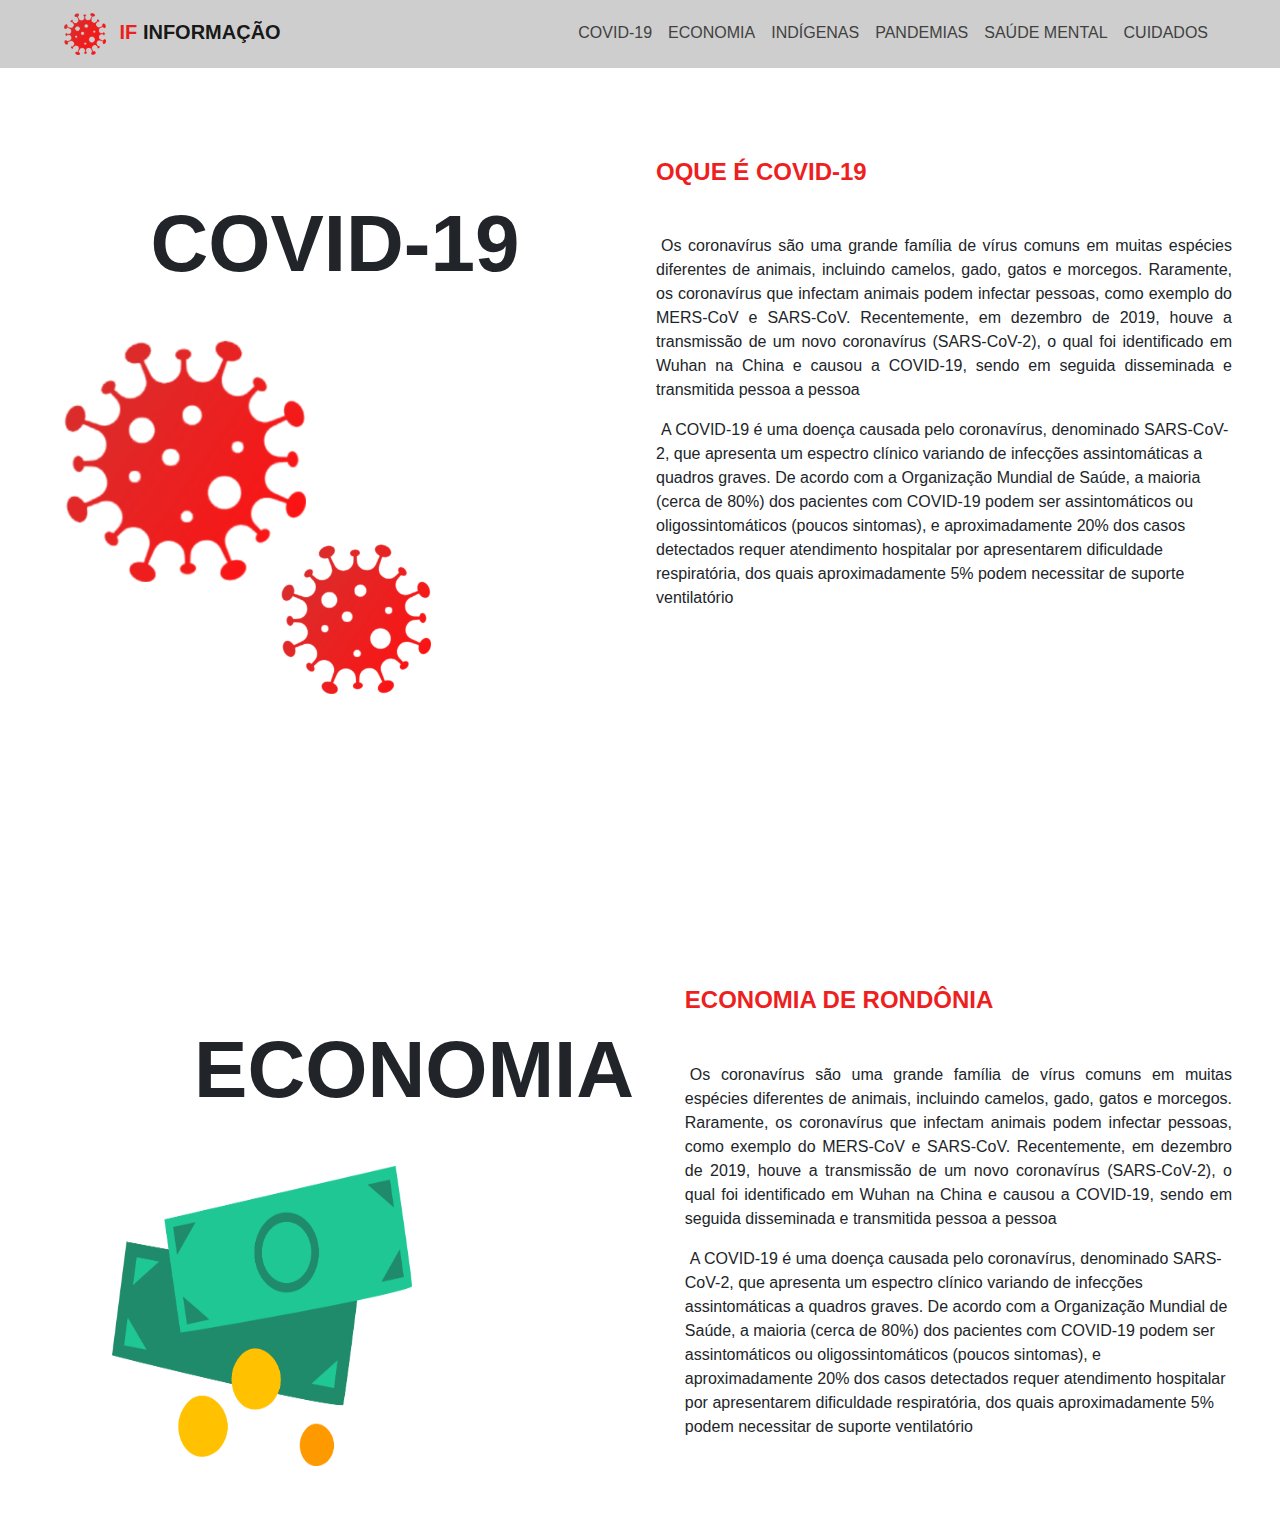
==== index.html @ c014a7be "Update" ====
<!DOCTYPE html>
<html lang="pt-br">
    <head>
        <title>COVID-19</title>
        <meta charset="UTF-8" />
        <meta name="viewport" content="width=device-width, initial-scale=1.0" />
        <link rel="stylesheet" href="css/bootstrap.min.css" />
        <link rel="stylesheet" href="css/style.css" />
        <script src="https://code.jquery.com/jquery-3.5.1.slim.min.js" integrity="sha384-DfXdz2htPH0lsSSs5nCTpuj/zy4C+OGpamoFVy38MVBnE+IbbVYUew+OrCXaRkfj" crossorigin="anonymous"></script>
        <script src="https://cdn.jsdelivr.net/npm/popper.js@1.16.1/dist/umd/popper.min.js" integrity="sha384-9/reFTGAW83EW2RDu2S0VKaIzap3H66lZH81PoYlFhbGU+6BZp6G7niu735Sk7lN" crossorigin="anonymous"></script>
        <script src="js/bootstrap.min.js"></script>
        <script src="https://cdnjs.cloudflare.com/ajax/libs/jquery/3.5.1/jquery.min.js" integrity="sha512-bLT0Qm9VnAYZDflyKcBaQ2gg0hSYNQrJ8RilYldYQ1FxQYoCLtUjuuRuZo+fjqhx/qtq/1itJ0C2ejDxltZVFg==" crossorigin="anonymous"></script>
    </head>
    <body>
        <!-- BARRA DE NAVEGAÇÃO -->
        <nav class="navbar navbar-expand-lg navbar-light" style="background-color: #CECECE;">
            <a class="navbar-brand font-weight-bold text-justify ml-5" href="#">
                <img src="images/covid-logo.png" width="42" height="42" class="d-inline-block align-center" alt="" loading="lazy">
                <span class="ml-2" style="color: #ED1F1F;">IF</span> INFORMAÇÃO
              </a>
            <button class="navbar-toggler" type="button" data-toggle="collapse" data-target="#navbarNav" aria-controls="navbarNav" aria-expanded="false" aria-label="Toggle navigation">
                <span class="navbar-toggler-icon"></span>
            </button> 
            <div class=" collapse navbar-collapse ml-auto mr-5 "  id="navbarNav">
                <ul class="navbar-nav ml-auto">
                    <li class="nav-item cool-link ">
                        <a class="nav-link" style="color: #414141;" href="#">COVID-19</a>
                    </li>
                    <li class="nav-item cool-link cool-link-static">
                        <a class="nav-link " style="color: #414141;" href="#">ECONOMIA</a>
                    </li>
                    <li class="nav-item cool-link">
                        <a class="nav-link" style="color: #414141;" href="#">INDÍGENAS</a>
                    </li>
                    <li class="nav-item cool-link">
                        <a class="nav-link" style="color: #414141;" href="#">PANDEMIAS</a>
                    </li>
                    <li class="nav-item cool-link">
                        <a class="nav-link" style="color: #414141;" href="#">SAÚDE MENTAL</a>
                    </li>
                    <li class="nav-item cool-link">
                        <a class="nav-link" style="color: #414141;" href="#">CUIDADOS</a>
                    </li>
                </ul>
            </div>
        </nav>
        <!--CORPO-->
        <div class="corpo">
            <div class="esq float-left" style=" margin-left: 5%; width: 45%;
            height: 500px; margin-top: 10%;">
                <h2 class="font-weight-bold mb-5" style="margin-left: 15%; font-size: 5em;">COVID-19</h2>
                <img src="images/body/covid-19.png" alt="">
            </div>

            <div class="dir float-right mr-5" style=" width: 45%;
            height: auto; margin-top: 7%;">
                <h2 class="font-weight-bold mb-5" style=" font-size: 1.5em; color: #ED1F1F;">OQUE É COVID-19</h2>
                <p class="text-justify text-break">    
                    Os coronavírus são uma grande família de vírus comuns em muitas espécies diferentes de animais, incluindo camelos, gado, gatos e morcegos. Raramente, os coronavírus que infectam animais podem infectar pessoas, como exemplo do MERS-CoV e SARS-CoV. Recentemente, em dezembro de 2019, houve a transmissão de um novo coronavírus (SARS-CoV-2), o qual foi identificado em Wuhan na China e causou a COVID-19, sendo em seguida disseminada e transmitida pessoa a pessoa</p>
                <p class="text-ident">A COVID-19 é uma doença causada pelo coronavírus, denominado SARS-CoV-2, que apresenta um espectro clínico variando de infecções assintomáticas a quadros graves. De acordo com a Organização Mundial de Saúde, a maioria (cerca de 80%) dos pacientes com COVID-19 podem ser assintomáticos ou oligossintomáticos (poucos sintomas), e aproximadamente 20% dos casos detectados requer atendimento hospitalar por apresentarem dificuldade respiratória, dos quais aproximadamente 5% podem necessitar de suporte ventilatório</p>
            </div>
            
        </div>
        <div class="corpo float-left" style="margin-left: 5%; margin-top: 16%;">
            <div class="esq float-left ml-5" style=" width: 45%;
            height: 500px; margin-top: 10%;">
                <h2 class="font-weight-bold mb-5" style="margin-left: 15%; font-size: 5em;">ECONOMIA</h2>
                <img src="images/body/dinheiro.png" style="width: 300px; height: 300px;" alt="">
            </div>

            <div class="dir float-right mr-5" style=" width: 45%;
            height: auto; margin-top: 7%;">
                <h2 class="font-weight-bold mb-5" style=" font-size: 1.5em; color: #ED1F1F;">ECONOMIA DE RONDÔNIA</h2>
                <p class="text-justify text-break">    
                    Os coronavírus são uma grande família de vírus comuns em muitas espécies diferentes de animais, incluindo camelos, gado, gatos e morcegos. Raramente, os coronavírus que infectam animais podem infectar pessoas, como exemplo do MERS-CoV e SARS-CoV. Recentemente, em dezembro de 2019, houve a transmissão de um novo coronavírus (SARS-CoV-2), o qual foi identificado em Wuhan na China e causou a COVID-19, sendo em seguida disseminada e transmitida pessoa a pessoa</p>
                <p class="text-ident">A COVID-19 é uma doença causada pelo coronavírus, denominado SARS-CoV-2, que apresenta um espectro clínico variando de infecções assintomáticas a quadros graves. De acordo com a Organização Mundial de Saúde, a maioria (cerca de 80%) dos pacientes com COVID-19 podem ser assintomáticos ou oligossintomáticos (poucos sintomas), e aproximadamente 20% dos casos detectados requer atendimento hospitalar por apresentarem dificuldade respiratória, dos quais aproximadamente 5% podem necessitar de suporte ventilatório</p>
            </div>
            
        </div>

































    </body>
</html>
---- css/style.css ----
.cool-link::after {
    content: '';
    display: block;
    width: 0;
    height: 2px;
    background: rgb(255, 6, 6);
    transition: width .3s;
}

.cool-link:hover::after {
    width: 100%;
    transition: width .3s;
}

p{
    text-indent: 5px;
  }
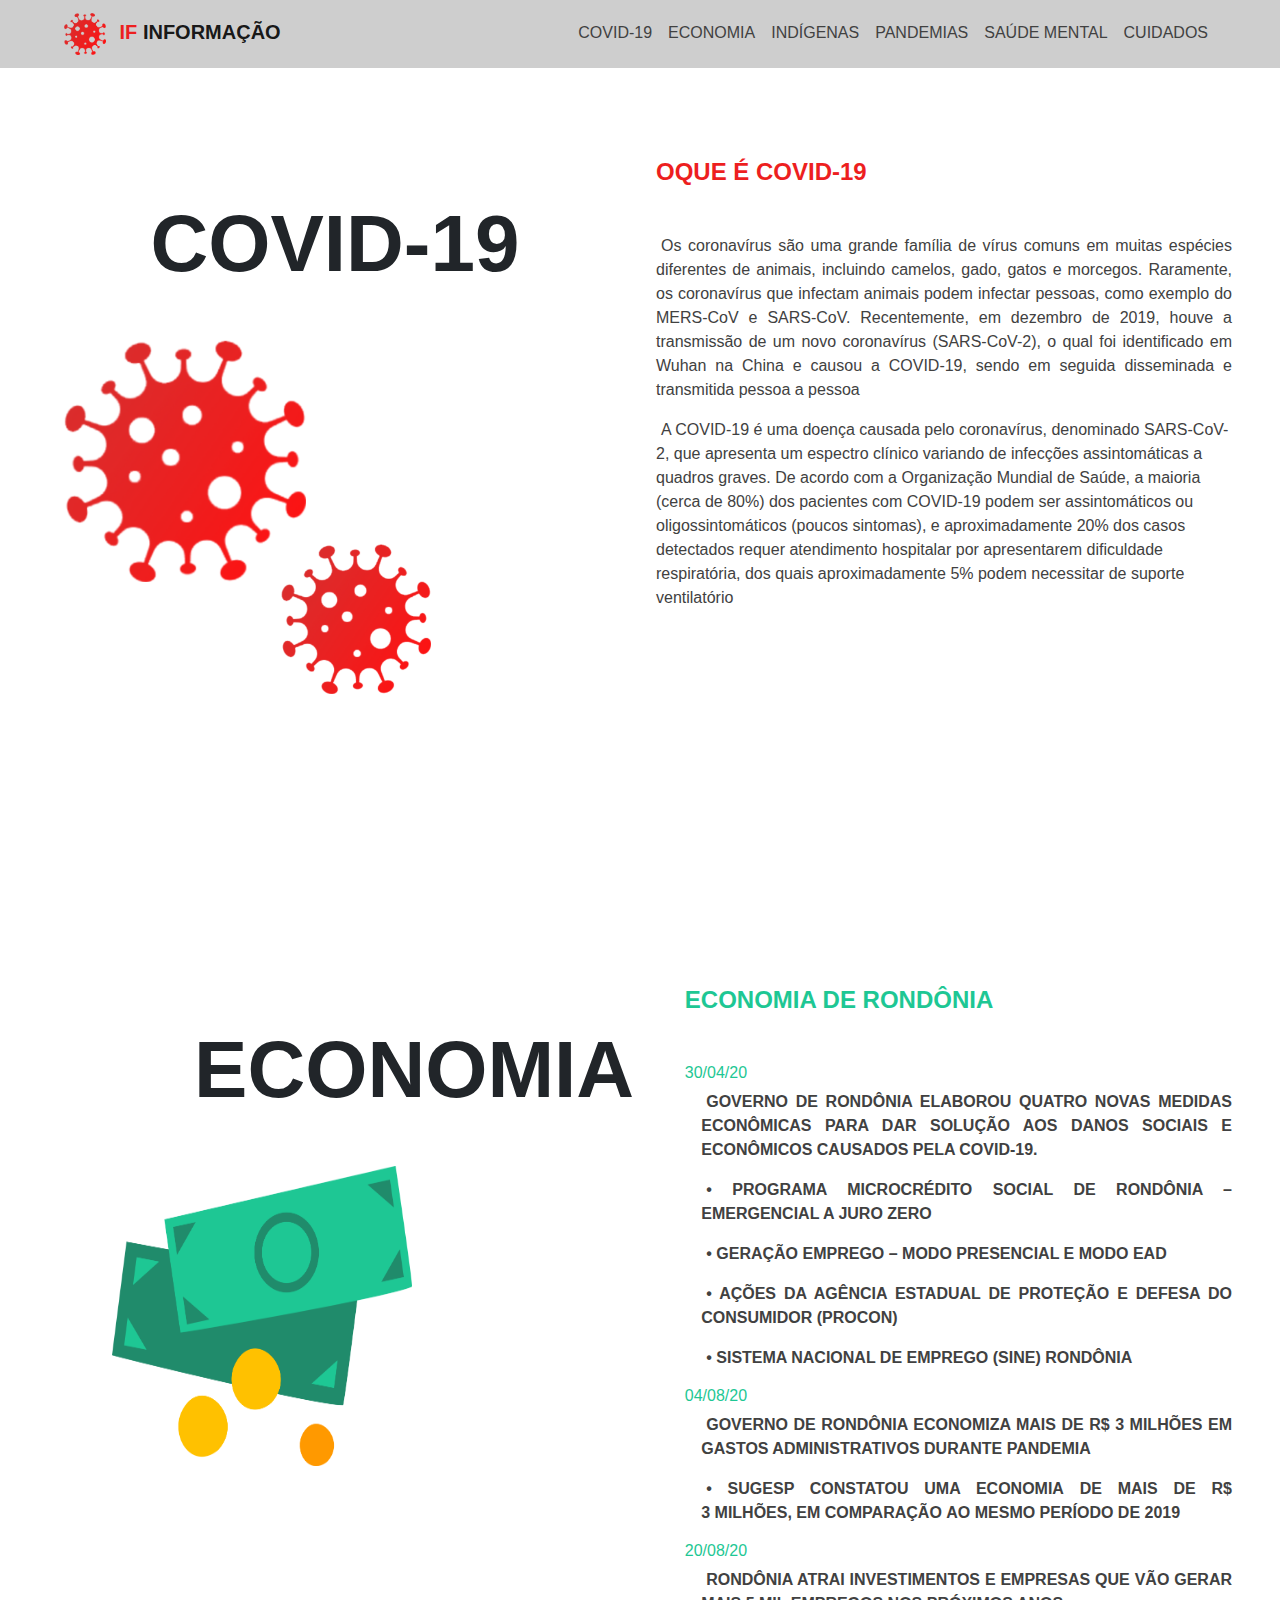
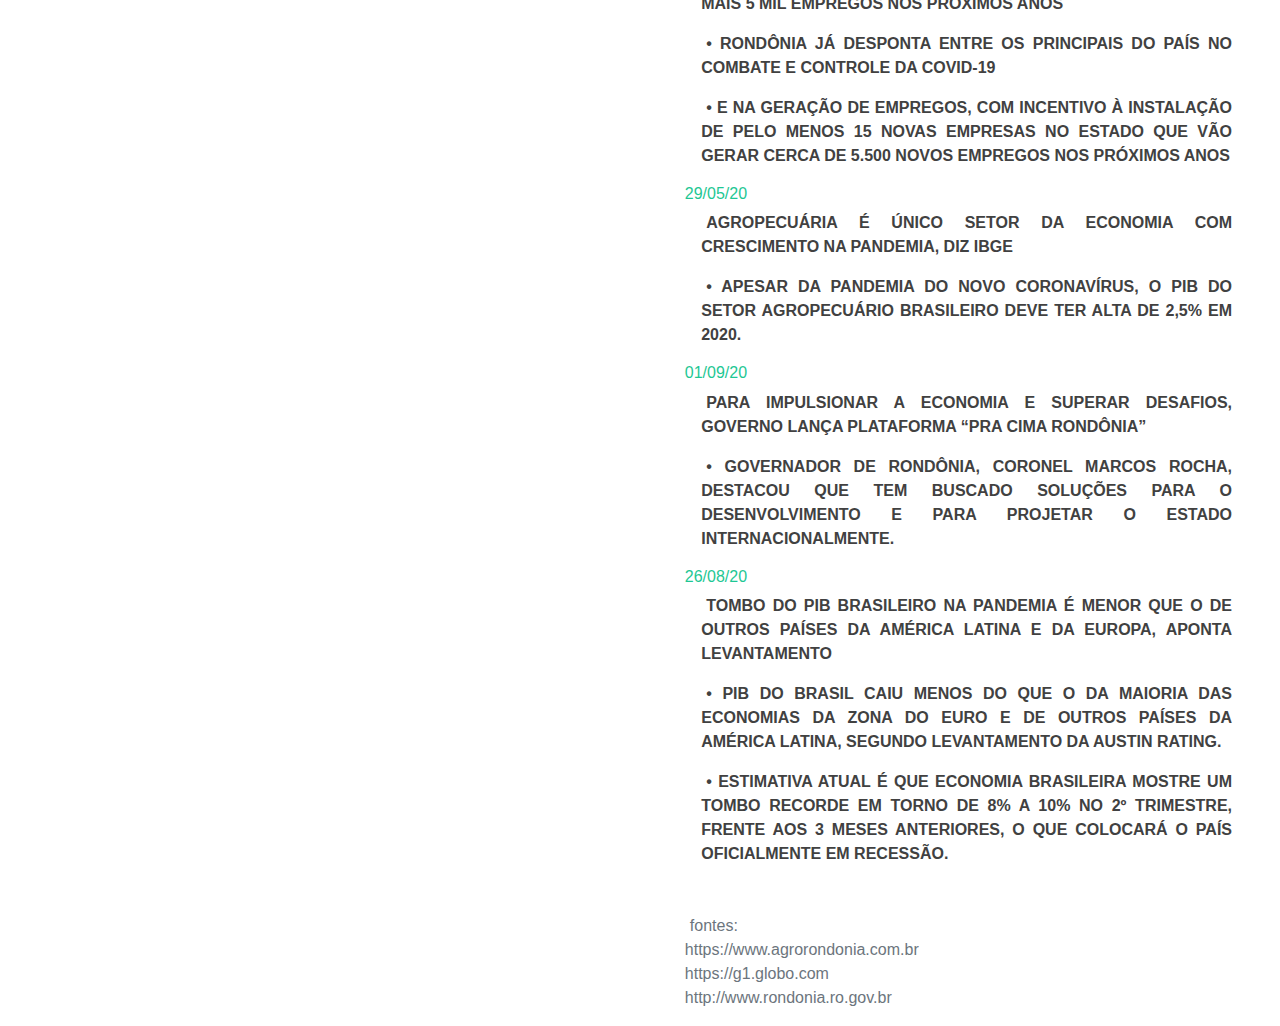
==== commit 50c3d82d: "Update" ====
--- a/index.html
+++ b/index.html
@@ -70,10 +70,77 @@
 
             <div class="dir float-right mr-5" style=" width: 45%;
             height: auto; margin-top: 7%;">
-                <h2 class="font-weight-bold mb-5" style=" font-size: 1.5em; color: #ED1F1F;">ECONOMIA DE RONDÔNIA</h2>
-                <p class="text-justify text-break">    
-                    Os coronavírus são uma grande família de vírus comuns em muitas espécies diferentes de animais, incluindo camelos, gado, gatos e morcegos. Raramente, os coronavírus que infectam animais podem infectar pessoas, como exemplo do MERS-CoV e SARS-CoV. Recentemente, em dezembro de 2019, houve a transmissão de um novo coronavírus (SARS-CoV-2), o qual foi identificado em Wuhan na China e causou a COVID-19, sendo em seguida disseminada e transmitida pessoa a pessoa</p>
-                <p class="text-ident">A COVID-19 é uma doença causada pelo coronavírus, denominado SARS-CoV-2, que apresenta um espectro clínico variando de infecções assintomáticas a quadros graves. De acordo com a Organização Mundial de Saúde, a maioria (cerca de 80%) dos pacientes com COVID-19 podem ser assintomáticos ou oligossintomáticos (poucos sintomas), e aproximadamente 20% dos casos detectados requer atendimento hospitalar por apresentarem dificuldade respiratória, dos quais aproximadamente 5% podem necessitar de suporte ventilatório</p>
+                <h2 class="font-weight-bold mb-5" style=" font-size: 1.5em; color: #1EC794;">ECONOMIA DE RONDÔNIA</h2>
+                <h3 style="font-size: medium; color: #1EC794;">30/04/20</h3>
+                <p class="text-uppercase font-weight-bold spacep text-justify ">
+                    Governo de Rondônia elaborou quatro novas medidas econômicas para dar solução aos danos sociais e econômicos causados pela Covid-19.
+                </p>
+                <p class="text-uppercase font-weight-bold spacep text-justify ">
+                    •  Programa Microcrédito Social de Rondônia – emergencial a juro zero
+                </p>
+                <p class="text-uppercase font-weight-bold spacep text-justify ">
+                    •  Geração Emprego – modo presencial e modo EAD
+                </p>
+                <p class="text-uppercase font-weight-bold spacep text-justify ">
+                    • Ações da Agência Estadual de Proteção e Defesa do Consumidor (Procon)
+                </p>
+                <p class="text-uppercase font-weight-bold spacep text-justify ">
+                    •  Sistema Nacional de Emprego (Sine) Rondônia
+                </p>
+                <!--....-->
+                <h3 style="font-size: medium; color: #1EC794;">04/08/20</h3>
+                <p class="text-uppercase font-weight-bold spacep text-justify ">
+                    Governo de Rondônia economiza mais de R$ 3 milhões em gastos administrativos durante pandemia
+
+                </p>
+                <p class="text-uppercase font-weight-bold spacep text-justify ">
+                    •  Sugesp constatou uma economia de mais de R$ 3 milhões, em comparação ao mesmo período de 2019
+                </p>
+                <!--....-->
+                <h3 style="font-size: medium; color: #1EC794;">20/08/20</h3>
+                <p class="text-uppercase font-weight-bold spacep text-justify ">
+                    Rondônia atrai investimentos e empresas que vão gerar mais 5 mil empregos nos próximos anos
+
+                </p>
+                <p class="text-uppercase font-weight-bold spacep text-justify ">
+                    • Rondônia já desponta entre os principais do País no combate e controle da Covid-19
+                </p>
+                <p class="text-uppercase font-weight-bold spacep text-justify ">
+                    • E na geração de empregos, com incentivo à instalação de pelo menos 15 novas empresas no Estado que vão gerar cerca de 5.500 novos empregos nos próximos anos
+                </p>
+                <!--....-->
+                <h3 style="font-size: medium; color: #1EC794;">29/05/20</h3>
+                <p class="text-uppercase font-weight-bold spacep text-justify ">
+                    AGROPECUÁRIA É ÚNICO SETOR DA ECONOMIA COM CRESCIMENTO NA PANDEMIA, DIZ IBGE
+
+                </p>
+                <p class="text-uppercase font-weight-bold spacep text-justify ">
+                    • Apesar da pandemia do novo coronavírus, o PIB do setor agropecuário brasileiro deve ter alta de 2,5% em 2020. 
+                </p>
+                <!--....-->
+                <h3 style="font-size: medium; color: #1EC794;">01/09/20</h3>
+                <p class="text-uppercase font-weight-bold spacep text-justify ">
+                    Para impulsionar a economia e superar desafios, Governo lança plataforma “Pra Cima Rondônia”
+
+                </p>
+                <p class="text-uppercase font-weight-bold spacep text-justify ">
+                    • Governador de Rondônia, coronel Marcos Rocha, destacou que tem buscado soluções para o desenvolvimento e para projetar o Estado internacionalmente.
+                </p>
+                <!--....-->
+                <h3 style="font-size: medium; color: #1EC794;">26/08/20</h3>
+                <p class="text-uppercase font-weight-bold spacep text-justify ">
+                    Tombo do PIB brasileiro na pandemia é menor que o de outros países da América Latina e da Europa, aponta levantamento
+
+                </p>
+                <p class="text-uppercase font-weight-bold spacep text-justify ">
+                    • PIB do Brasil caiu menos do que o da maioria das economias da zona do euro e de outros países da América Latina, segundo levantamento da Austin Rating. 
+                </p>
+                <p class="text-uppercase font-weight-bold spacep text-justify ">
+                    • estimativa atual é que economia brasileira mostre um tombo recorde em torno de 8% a 10% no 2º trimestre, frente aos 3 meses anteriores, o que colocará o país oficialmente em recessão.  
+                </p>
+
+                <!--FONTES-->
+                <p class="text-lowercase text-muted font-weight-normal text-break mt-5">FONTES: <br>https://www.agrorondonia.com.br<br>https://g1.globo.com<br>http://www.rondonia.ro.gov.br</p>
             </div>
             
         </div>
--- a/css/style.css
+++ b/css/style.css
@@ -15,4 +15,9 @@
 
 p{
     text-indent: 5px;
-  }+    color: #414141;
+  }
+
+.spacep {
+    margin-left: 3%;
+}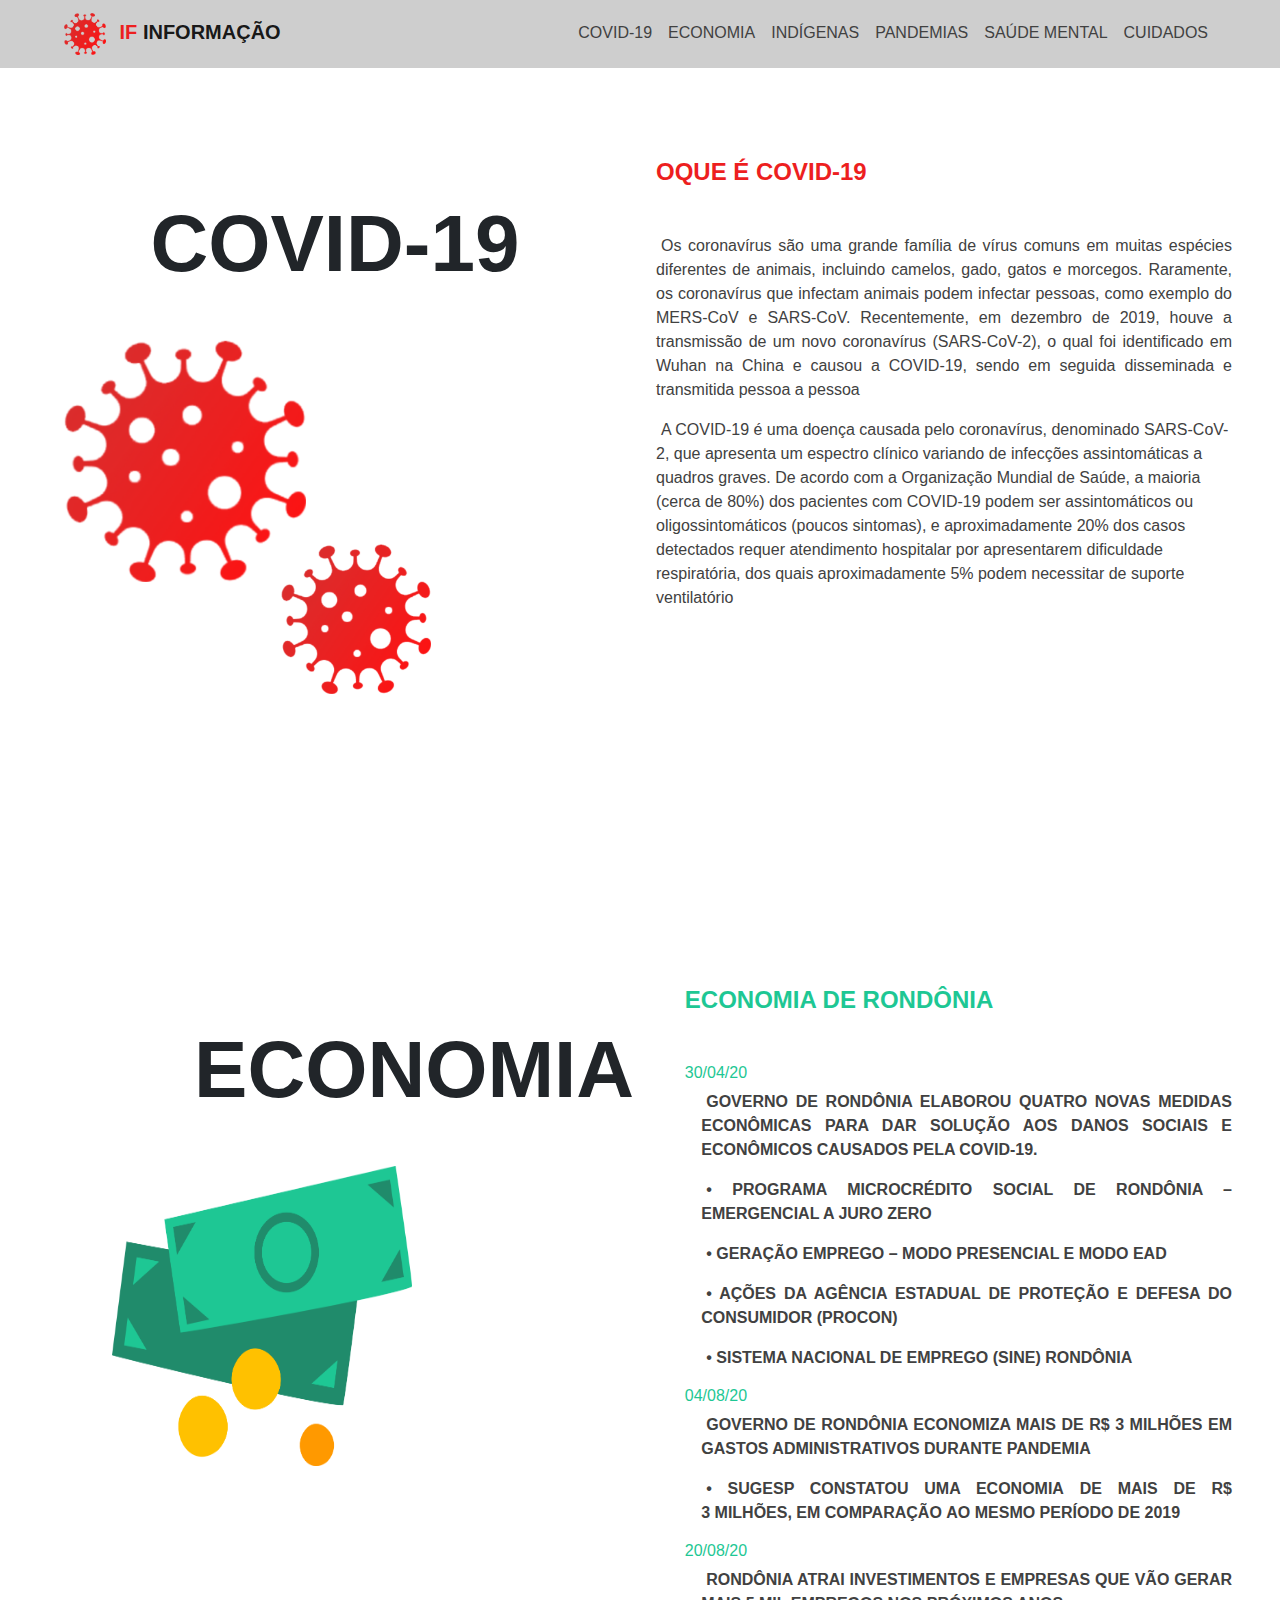
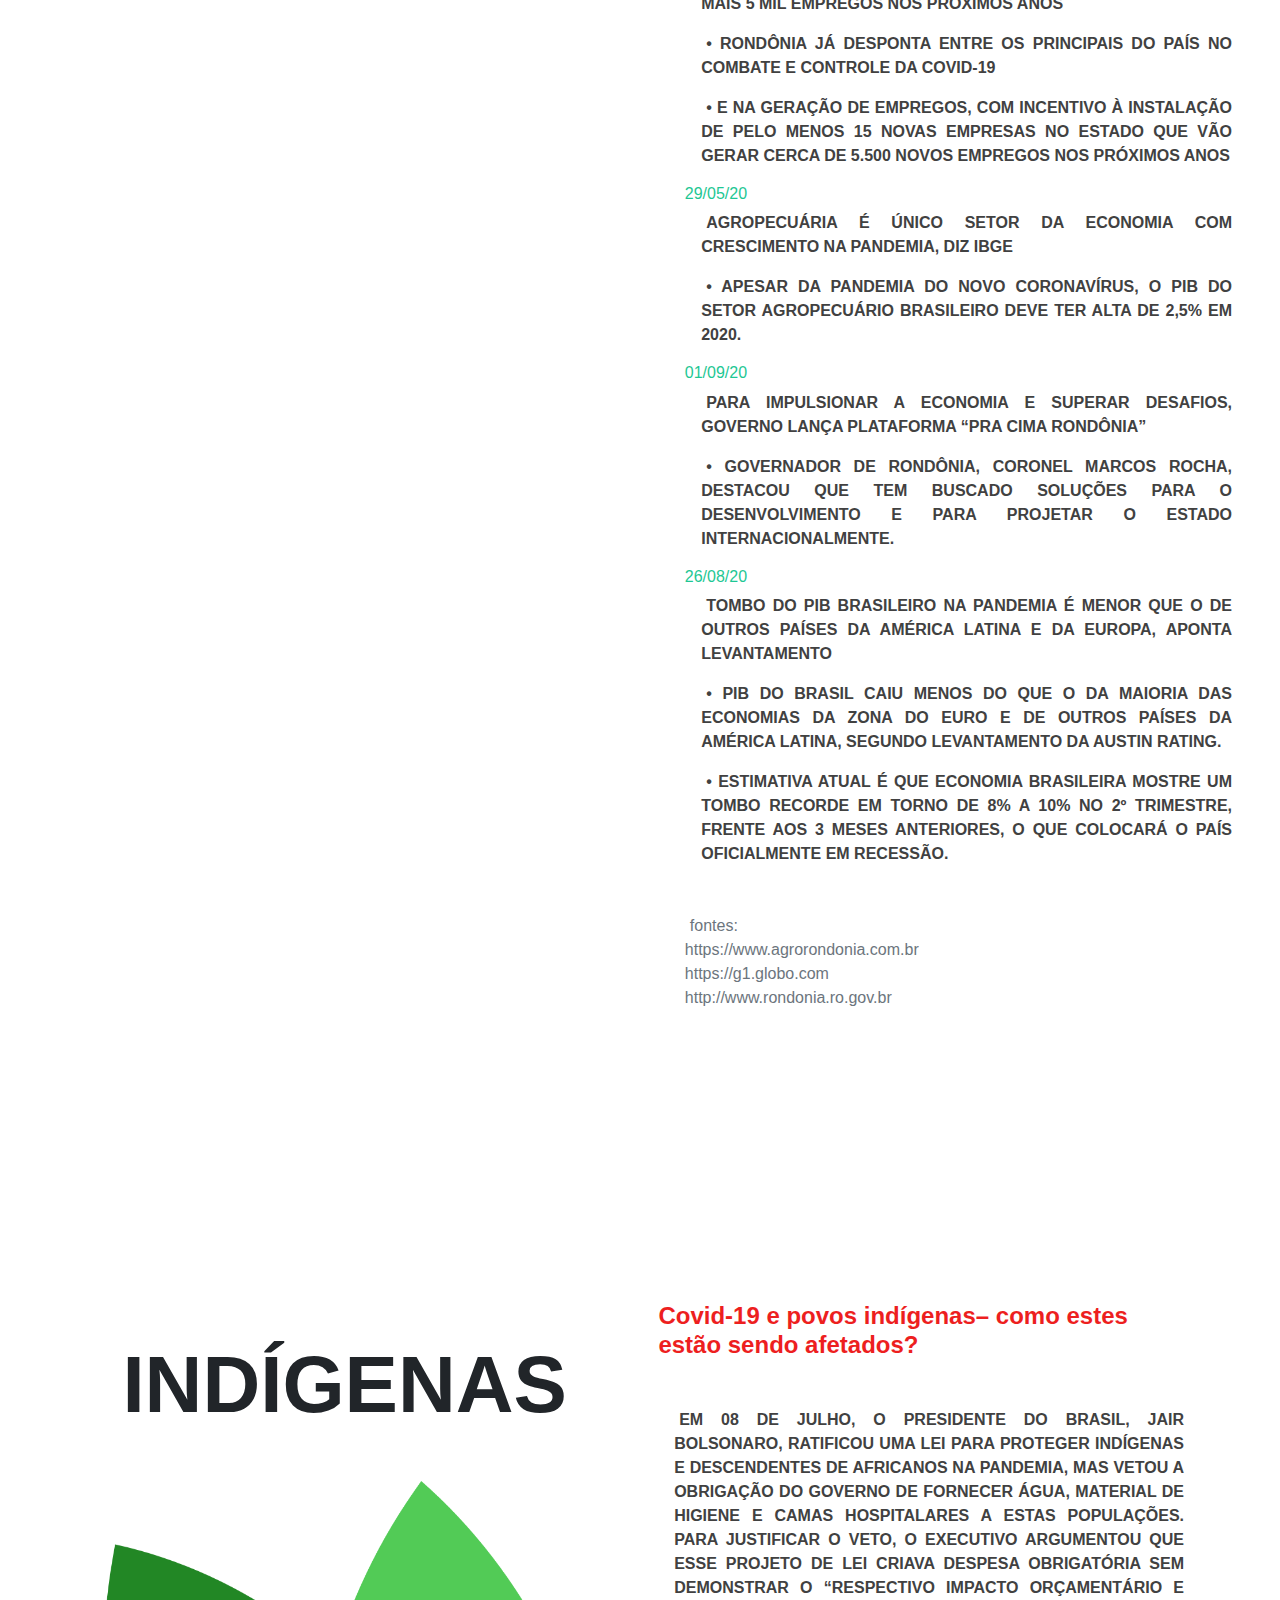
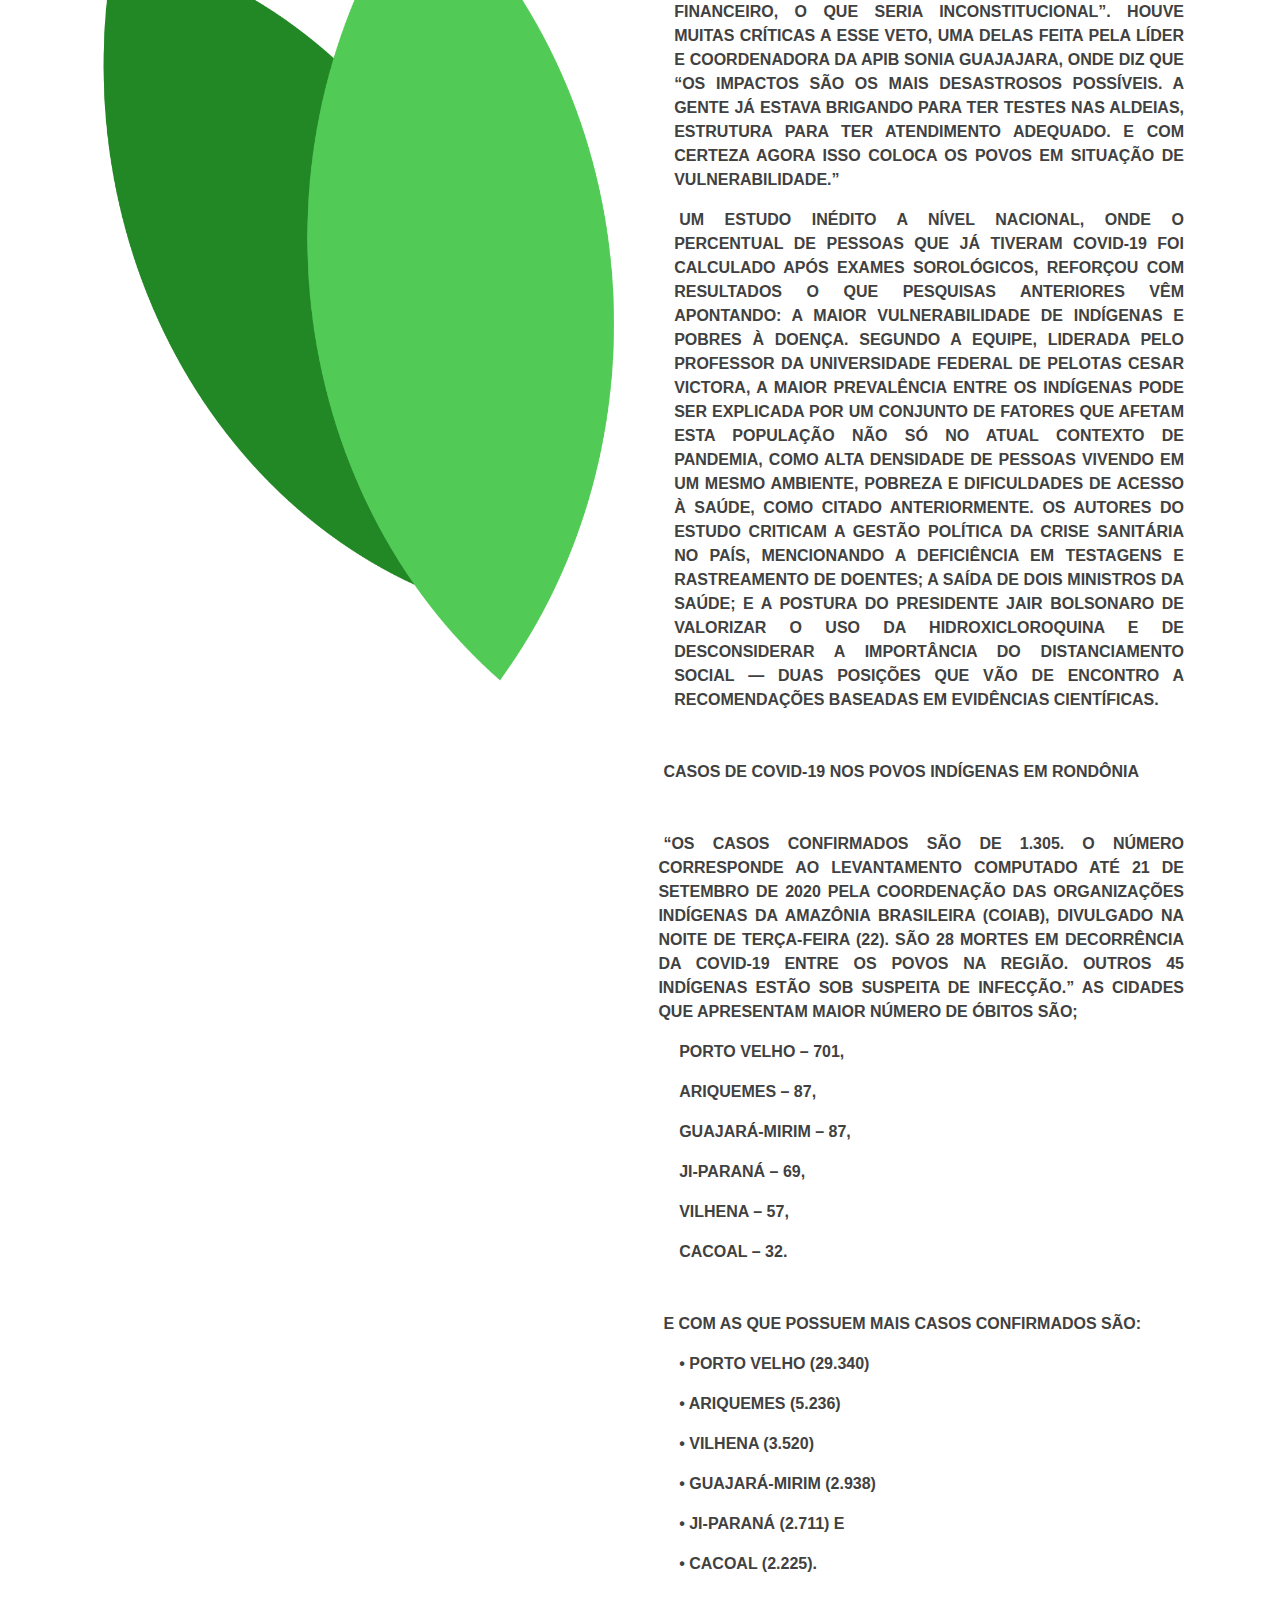
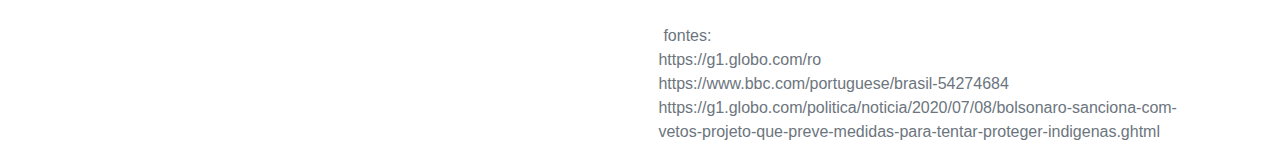
==== commit 0f9b422f: "Update" ====
--- a/index.html
+++ b/index.html
@@ -24,22 +24,22 @@
             <div class=" collapse navbar-collapse ml-auto mr-5 "  id="navbarNav">
                 <ul class="navbar-nav ml-auto">
                     <li class="nav-item cool-link ">
-                        <a class="nav-link" style="color: #414141;" href="#">COVID-19</a>
+                        <a class="nav-link" style="color: #414141;" href="index.html">COVID-19</a>
                     </li>
                     <li class="nav-item cool-link cool-link-static">
-                        <a class="nav-link " style="color: #414141;" href="#">ECONOMIA</a>
-                    </li>
-                    <li class="nav-item cool-link">
-                        <a class="nav-link" style="color: #414141;" href="#">INDÍGENAS</a>
-                    </li>
-                    <li class="nav-item cool-link">
-                        <a class="nav-link" style="color: #414141;" href="#">PANDEMIAS</a>
-                    </li>
-                    <li class="nav-item cool-link">
-                        <a class="nav-link" style="color: #414141;" href="#">SAÚDE MENTAL</a>
-                    </li>
-                    <li class="nav-item cool-link">
-                        <a class="nav-link" style="color: #414141;" href="#">CUIDADOS</a>
+                        <a class="nav-link " style="color: #414141;" href="index.html">ECONOMIA</a>
+                    </li>
+                    <li class="nav-item cool-link">
+                        <a class="nav-link" style="color: #414141;" href="index.html">INDÍGENAS</a>
+                    </li>
+                    <li class="nav-item cool-link">
+                        <a class="nav-link" style="color: #414141;" href="index3.html">PANDEMIAS</a>
+                    </li>
+                    <li class="nav-item cool-link">
+                        <a class="nav-link" style="color: #414141;" href="index.html">SAÚDE MENTAL</a>
+                    </li>
+                    <li class="nav-item cool-link">
+                        <a class="nav-link" style="color: #414141;" href="index.html">CUIDADOS</a>
                     </li>
                 </ul>
             </div>
@@ -59,7 +59,7 @@
                     Os coronavírus são uma grande família de vírus comuns em muitas espécies diferentes de animais, incluindo camelos, gado, gatos e morcegos. Raramente, os coronavírus que infectam animais podem infectar pessoas, como exemplo do MERS-CoV e SARS-CoV. Recentemente, em dezembro de 2019, houve a transmissão de um novo coronavírus (SARS-CoV-2), o qual foi identificado em Wuhan na China e causou a COVID-19, sendo em seguida disseminada e transmitida pessoa a pessoa</p>
                 <p class="text-ident">A COVID-19 é uma doença causada pelo coronavírus, denominado SARS-CoV-2, que apresenta um espectro clínico variando de infecções assintomáticas a quadros graves. De acordo com a Organização Mundial de Saúde, a maioria (cerca de 80%) dos pacientes com COVID-19 podem ser assintomáticos ou oligossintomáticos (poucos sintomas), e aproximadamente 20% dos casos detectados requer atendimento hospitalar por apresentarem dificuldade respiratória, dos quais aproximadamente 5% podem necessitar de suporte ventilatório</p>
             </div>
-            
+            <!---->
         </div>
         <div class="corpo float-left" style="margin-left: 5%; margin-top: 16%;">
             <div class="esq float-left ml-5" style=" width: 45%;
@@ -142,6 +142,100 @@
                 <!--FONTES-->
                 <p class="text-lowercase text-muted font-weight-normal text-break mt-5">FONTES: <br>https://www.agrorondonia.com.br<br>https://g1.globo.com<br>http://www.rondonia.ro.gov.br</p>
             </div>
+            <!--INDÍGENAS-->
+            <div class="corpo float-left mr-5" style="margin-top: 16%;">
+                <div class="esq float-left" style="margin-left: 5%; width: 45% ;
+                height: 500px; margin-top: 10%;" >
+                    <h2 class="font-weight-bold mb-5" style="font-size: 5em;">INDÍGENAS</h2>
+                    <img src="images/body/folha.png" style="margin-left: -20%; width: 800px; height: 800px;" alt="">
+                </div>
+    
+                <div class="dir float-right mr-5" style=" width: 45%;
+                height: auto; margin-top: 7%;">
+                    <h2 class="font-weight-bold mb-5" style=" font-size: 1.5em; color: #ED1F1F;">Covid-19 e povos indígenas– como estes estão sendo afetados?</h2>
+                    <p class="text-uppercase font-weight-bold spacep text-justify ">
+                        Em 08 de julho, o presidente do Brasil, Jair Bolsonaro, ratificou uma lei para proteger
+                        indígenas e descendentes de africanos na pandemia, mas vetou a obrigação do 
+                        Governo de fornecer água, material de higiene e camas hospitalares a estas 
+                        populações. Para justificar o veto, o Executivo argumentou que esse projeto de lei 
+                        criava despesa obrigatória sem demonstrar o “respectivo impacto orçamentário e 
+                        financeiro, o que seria inconstitucional”. Houve muitas críticas a esse veto, uma delas 
+                        feita pela líder e coordenadora da Apib Sonia Guajajara, onde diz que “Os impactos são 
+                        os mais desastrosos possíveis. A gente já estava brigando para ter testes nas aldeias, 
+                        estrutura para ter atendimento adequado. E com certeza agora isso coloca os povos 
+                        em situação de vulnerabilidade.”
+                    </p>
+                    <p class="text-uppercase font-weight-bold spacep text-justify ">
+                        Um estudo inédito a nível nacional, onde o percentual de pessoas que já tiveram 
+                        covid-19 foi calculado após exames sorológicos, reforçou com resultados o que 
+                        pesquisas anteriores vêm apontando: a maior vulnerabilidade de indígenas e pobres à 
+                        doença. Segundo a equipe, liderada pelo professor da Universidade Federal de Pelotas 
+                        Cesar Victora, a maior prevalência entre os indígenas pode ser explicada por um 
+                        conjunto de fatores que afetam esta população não só no atual contexto de pandemia, 
+                        como alta densidade de pessoas vivendo em um mesmo ambiente, pobreza e 
+                        dificuldades de acesso à saúde, como citado anteriormente. Os autores do estudo 
+                        criticam a gestão política da crise sanitária no país, mencionando a deficiência em 
+                        testagens e rastreamento de doentes; a saída de dois ministros da Saúde; e a postura 
+                        do presidente Jair Bolsonaro de valorizar o uso da hidroxicloroquina e de 
+                        desconsiderar a importância do distanciamento social — duas posições que vão de 
+                        encontro a recomendações baseadas em evidências científicas. 
+                    </p>
+                    <!---->
+                    <p class="text-uppercase font-weight-bold  text-justify mt-5">
+                        Casos de Covid-19 nos povos indígenas em Rondônia
+                    </p>
+                    <p class="text-uppercase font-weight-bold  text-justify mt-5">
+                        “Os casos confirmados são de 1.305. O número corresponde ao levantamento computado até 21 de setembro 
+                        de 2020 pela Coordenação das Organizações Indígenas da Amazônia Brasileira (COIAB), divulgado na noite de 
+                        terça-feira (22). São 28 mortes em decorrência da Covid-19 entre os povos na região. Outros 45 indígenas estão 
+                        sob suspeita de infecção.” As cidades que apresentam maior número de óbitos são; 
+                    </p>
+                    <p class="spacep text-uppercase font-weight-bold  text-justify ">
+                        Porto Velho – 701,                   
+                    </p>
+                    <p class="spacep text-uppercase font-weight-bold  text-justify ">
+                        Ariquemes – 87,                    
+                    </p>
+                    <p class="spacep text-uppercase font-weight-bold  text-justify ">
+                        Guajará-Mirim – 87, 
+                    </p>
+                    <p class="spacep text-uppercase font-weight-bold  text-justify ">
+                        Ji-Paraná – 69, 
+                    </p>
+                    <p class="spacep text-uppercase font-weight-bold  text-justify ">
+                        Vilhena – 57, 
+                    </p>
+                    <p class="spacep text-uppercase font-weight-bold  text-justify ">
+                        Cacoal – 32.                     
+                    </p>
+                    <!---->
+                    <p class="text-uppercase font-weight-bold  text-justify mt-5">
+                        E com as que possuem mais casos confirmados são:
+                    </p>
+                    <p class="spacep text-uppercase font-weight-bold  text-justify ">
+                        •	Porto Velho (29.340)                   
+                    </p>
+                    <p class="spacep text-uppercase font-weight-bold  text-justify ">
+                        •	Ariquemes (5.236)                   
+                    </p>
+                    <p class="spacep text-uppercase font-weight-bold  text-justify ">
+                        •	Vilhena (3.520) 
+                    </p>
+                    <p class="spacep text-uppercase font-weight-bold  text-justify ">
+                        •	Guajará-Mirim (2.938) 
+                    </p>
+                    <p class="spacep text-uppercase font-weight-bold  text-justify ">
+                        •	Ji-Paraná (2.711) e 
+                    </p>
+                    <p class="spacep text-uppercase font-weight-bold  text-justify ">
+                        •	Cacoal (2.225).                    
+                    </p>
+                    <!--FONTES-->
+                    <p class="text-lowercase text-muted font-weight-normal text-break mt-5">FONTES: <br>https://g1.globo.com/ro<br> https://www.bbc.com/portuguese/brasil-54274684<br>https://g1.globo.com/politica/noticia/2020/07/08/bolsonaro-sanciona-com-vetos-projeto-que-preve-medidas-para-tentar-proteger-indigenas.ghtml</p>
+                    <!---->
+                </div>
+                
+            </div>
             
         </div>
 
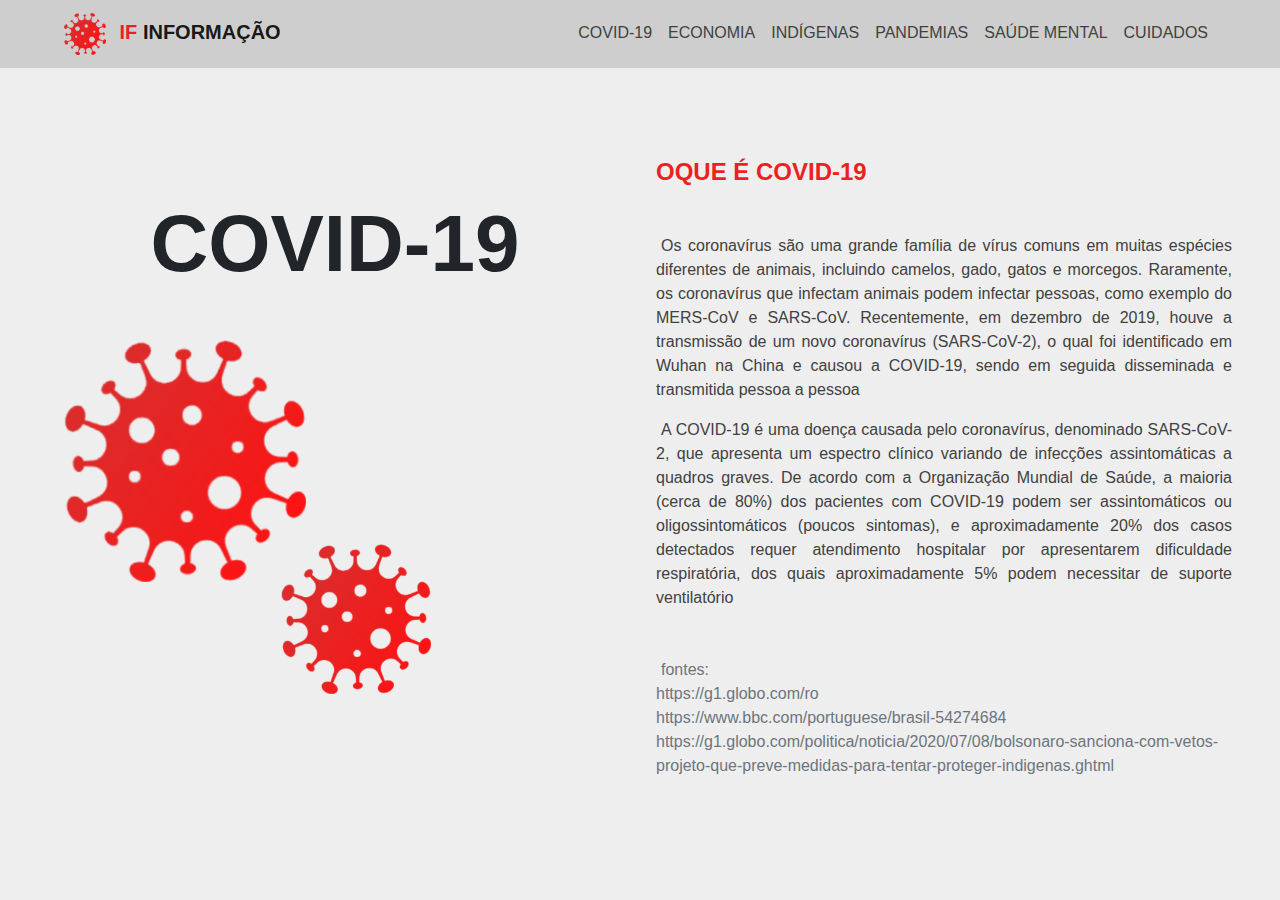
==== commit 1f12fcf3: "Update index.html" ====
--- a/index.html
+++ b/index.html
@@ -13,263 +13,65 @@
     </head>
     <body>
         <!-- BARRA DE NAVEGAÇÃO -->
-        <nav class="navbar navbar-expand-lg navbar-light" style="background-color: #CECECE;">
-            <a class="navbar-brand font-weight-bold text-justify ml-5" href="#">
-                <img src="images/covid-logo.png" width="42" height="42" class="d-inline-block align-center" alt="" loading="lazy">
-                <span class="ml-2" style="color: #ED1F1F;">IF</span> INFORMAÇÃO
-              </a>
+        <nav class="navbar navbar-expand-lg navbar-light" style="background-color: #cecece;">
+            <a class="navbar-brand font-weight-bold text-justify ml-5" href="index.html">
+                <img src="images/covid-logo.png" width="42" height="42" class="d-inline-block align-center" alt="" loading="lazy" />
+                <span class="ml-2" style="color: #ed1f1f;">IF</span> INFORMAÇÃO
+            </a>
             <button class="navbar-toggler" type="button" data-toggle="collapse" data-target="#navbarNav" aria-controls="navbarNav" aria-expanded="false" aria-label="Toggle navigation">
                 <span class="navbar-toggler-icon"></span>
-            </button> 
-            <div class=" collapse navbar-collapse ml-auto mr-5 "  id="navbarNav">
+            </button>
+            <div class="collapse navbar-collapse ml-auto mr-5" id="navbarNav">
                 <ul class="navbar-nav ml-auto">
-                    <li class="nav-item cool-link ">
+                    <li class="nav-item cool-link">
                         <a class="nav-link" style="color: #414141;" href="index.html">COVID-19</a>
                     </li>
                     <li class="nav-item cool-link cool-link-static">
-                        <a class="nav-link " style="color: #414141;" href="index.html">ECONOMIA</a>
+                        <a class="nav-link" style="color: #414141;" href="economia.html">ECONOMIA</a>
                     </li>
                     <li class="nav-item cool-link">
-                        <a class="nav-link" style="color: #414141;" href="index.html">INDÍGENAS</a>
+                        <a class="nav-link" style="color: #414141;" href="indigenas.html">INDÍGENAS</a>
                     </li>
                     <li class="nav-item cool-link">
-                        <a class="nav-link" style="color: #414141;" href="index3.html">PANDEMIAS</a>
+                        <a class="nav-link" style="color: #414141;" href="pandemias.html">PANDEMIAS</a>
                     </li>
                     <li class="nav-item cool-link">
-                        <a class="nav-link" style="color: #414141;" href="index.html">SAÚDE MENTAL</a>
+                        <a class="nav-link" style="color: #414141;" href="saudemental.html">SAÚDE MENTAL</a>
                     </li>
                     <li class="nav-item cool-link">
-                        <a class="nav-link" style="color: #414141;" href="index.html">CUIDADOS</a>
+                        <a class="nav-link" style="color: #414141;" href="cuidados.html">CUIDADOS</a>
                     </li>
                 </ul>
             </div>
         </nav>
         <!--CORPO-->
         <div class="corpo">
-            <div class="esq float-left" style=" margin-left: 5%; width: 45%;
-            height: 500px; margin-top: 10%;">
+            <div class="esq float-left" style="margin-left: 5%; width: 45%; height: 500px; margin-top: 10%;">
                 <h2 class="font-weight-bold mb-5" style="margin-left: 15%; font-size: 5em;">COVID-19</h2>
-                <img src="images/body/covid-19.png" alt="">
+                <img src="images/body/covid-19.png" alt="" />
             </div>
 
-            <div class="dir float-right mr-5" style=" width: 45%;
-            height: auto; margin-top: 7%;">
-                <h2 class="font-weight-bold mb-5" style=" font-size: 1.5em; color: #ED1F1F;">OQUE É COVID-19</h2>
-                <p class="text-justify text-break">    
-                    Os coronavírus são uma grande família de vírus comuns em muitas espécies diferentes de animais, incluindo camelos, gado, gatos e morcegos. Raramente, os coronavírus que infectam animais podem infectar pessoas, como exemplo do MERS-CoV e SARS-CoV. Recentemente, em dezembro de 2019, houve a transmissão de um novo coronavírus (SARS-CoV-2), o qual foi identificado em Wuhan na China e causou a COVID-19, sendo em seguida disseminada e transmitida pessoa a pessoa</p>
-                <p class="text-ident">A COVID-19 é uma doença causada pelo coronavírus, denominado SARS-CoV-2, que apresenta um espectro clínico variando de infecções assintomáticas a quadros graves. De acordo com a Organização Mundial de Saúde, a maioria (cerca de 80%) dos pacientes com COVID-19 podem ser assintomáticos ou oligossintomáticos (poucos sintomas), e aproximadamente 20% dos casos detectados requer atendimento hospitalar por apresentarem dificuldade respiratória, dos quais aproximadamente 5% podem necessitar de suporte ventilatório</p>
+            <div class="dir float-right mr-5" style="width: 45%; height: auto; margin-top: 7%;">
+                <h2 class="font-weight-bold mb-5" style="font-size: 1.5em; color: #ed1f1f;">OQUE É COVID-19</h2>
+                <p class="text-justify text-break">
+                    Os coronavírus são uma grande família de vírus comuns em muitas espécies diferentes de animais, incluindo camelos, gado, gatos e morcegos. Raramente, os coronavírus que infectam animais podem infectar pessoas, como
+                    exemplo do MERS-CoV e SARS-CoV. Recentemente, em dezembro de 2019, houve a transmissão de um novo coronavírus (SARS-CoV-2), o qual foi identificado em Wuhan na China e causou a COVID-19, sendo em seguida disseminada e
+                    transmitida pessoa a pessoa
+                </p>
+                <p class="text-justify text-break">
+                    A COVID-19 é uma doença causada pelo coronavírus, denominado SARS-CoV-2, que apresenta um espectro clínico variando de infecções assintomáticas a quadros graves. De acordo com a Organização Mundial de Saúde, a maioria
+                    (cerca de 80%) dos pacientes com COVID-19 podem ser assintomáticos ou oligossintomáticos (poucos sintomas), e aproximadamente 20% dos casos detectados requer atendimento hospitalar por apresentarem dificuldade
+                    respiratória, dos quais aproximadamente 5% podem necessitar de suporte ventilatório
+                </p>
+                <!--FONTES-->
+                <p class="text-lowercase text-muted font-weight-normal text-break mt-5">
+                    FONTES: <br />
+                    https://g1.globo.com/ro<br />
+                    https://www.bbc.com/portuguese/brasil-54274684<br />
+                    https://g1.globo.com/politica/noticia/2020/07/08/bolsonaro-sanciona-com-vetos-projeto-que-preve-medidas-para-tentar-proteger-indigenas.ghtml
+                </p>
             </div>
             <!---->
         </div>
-        <div class="corpo float-left" style="margin-left: 5%; margin-top: 16%;">
-            <div class="esq float-left ml-5" style=" width: 45%;
-            height: 500px; margin-top: 10%;">
-                <h2 class="font-weight-bold mb-5" style="margin-left: 15%; font-size: 5em;">ECONOMIA</h2>
-                <img src="images/body/dinheiro.png" style="width: 300px; height: 300px;" alt="">
-            </div>
-
-            <div class="dir float-right mr-5" style=" width: 45%;
-            height: auto; margin-top: 7%;">
-                <h2 class="font-weight-bold mb-5" style=" font-size: 1.5em; color: #1EC794;">ECONOMIA DE RONDÔNIA</h2>
-                <h3 style="font-size: medium; color: #1EC794;">30/04/20</h3>
-                <p class="text-uppercase font-weight-bold spacep text-justify ">
-                    Governo de Rondônia elaborou quatro novas medidas econômicas para dar solução aos danos sociais e econômicos causados pela Covid-19.
-                </p>
-                <p class="text-uppercase font-weight-bold spacep text-justify ">
-                    •  Programa Microcrédito Social de Rondônia – emergencial a juro zero
-                </p>
-                <p class="text-uppercase font-weight-bold spacep text-justify ">
-                    •  Geração Emprego – modo presencial e modo EAD
-                </p>
-                <p class="text-uppercase font-weight-bold spacep text-justify ">
-                    • Ações da Agência Estadual de Proteção e Defesa do Consumidor (Procon)
-                </p>
-                <p class="text-uppercase font-weight-bold spacep text-justify ">
-                    •  Sistema Nacional de Emprego (Sine) Rondônia
-                </p>
-                <!--....-->
-                <h3 style="font-size: medium; color: #1EC794;">04/08/20</h3>
-                <p class="text-uppercase font-weight-bold spacep text-justify ">
-                    Governo de Rondônia economiza mais de R$ 3 milhões em gastos administrativos durante pandemia
-
-                </p>
-                <p class="text-uppercase font-weight-bold spacep text-justify ">
-                    •  Sugesp constatou uma economia de mais de R$ 3 milhões, em comparação ao mesmo período de 2019
-                </p>
-                <!--....-->
-                <h3 style="font-size: medium; color: #1EC794;">20/08/20</h3>
-                <p class="text-uppercase font-weight-bold spacep text-justify ">
-                    Rondônia atrai investimentos e empresas que vão gerar mais 5 mil empregos nos próximos anos
-
-                </p>
-                <p class="text-uppercase font-weight-bold spacep text-justify ">
-                    • Rondônia já desponta entre os principais do País no combate e controle da Covid-19
-                </p>
-                <p class="text-uppercase font-weight-bold spacep text-justify ">
-                    • E na geração de empregos, com incentivo à instalação de pelo menos 15 novas empresas no Estado que vão gerar cerca de 5.500 novos empregos nos próximos anos
-                </p>
-                <!--....-->
-                <h3 style="font-size: medium; color: #1EC794;">29/05/20</h3>
-                <p class="text-uppercase font-weight-bold spacep text-justify ">
-                    AGROPECUÁRIA É ÚNICO SETOR DA ECONOMIA COM CRESCIMENTO NA PANDEMIA, DIZ IBGE
-
-                </p>
-                <p class="text-uppercase font-weight-bold spacep text-justify ">
-                    • Apesar da pandemia do novo coronavírus, o PIB do setor agropecuário brasileiro deve ter alta de 2,5% em 2020. 
-                </p>
-                <!--....-->
-                <h3 style="font-size: medium; color: #1EC794;">01/09/20</h3>
-                <p class="text-uppercase font-weight-bold spacep text-justify ">
-                    Para impulsionar a economia e superar desafios, Governo lança plataforma “Pra Cima Rondônia”
-
-                </p>
-                <p class="text-uppercase font-weight-bold spacep text-justify ">
-                    • Governador de Rondônia, coronel Marcos Rocha, destacou que tem buscado soluções para o desenvolvimento e para projetar o Estado internacionalmente.
-                </p>
-                <!--....-->
-                <h3 style="font-size: medium; color: #1EC794;">26/08/20</h3>
-                <p class="text-uppercase font-weight-bold spacep text-justify ">
-                    Tombo do PIB brasileiro na pandemia é menor que o de outros países da América Latina e da Europa, aponta levantamento
-
-                </p>
-                <p class="text-uppercase font-weight-bold spacep text-justify ">
-                    • PIB do Brasil caiu menos do que o da maioria das economias da zona do euro e de outros países da América Latina, segundo levantamento da Austin Rating. 
-                </p>
-                <p class="text-uppercase font-weight-bold spacep text-justify ">
-                    • estimativa atual é que economia brasileira mostre um tombo recorde em torno de 8% a 10% no 2º trimestre, frente aos 3 meses anteriores, o que colocará o país oficialmente em recessão.  
-                </p>
-
-                <!--FONTES-->
-                <p class="text-lowercase text-muted font-weight-normal text-break mt-5">FONTES: <br>https://www.agrorondonia.com.br<br>https://g1.globo.com<br>http://www.rondonia.ro.gov.br</p>
-            </div>
-            <!--INDÍGENAS-->
-            <div class="corpo float-left mr-5" style="margin-top: 16%;">
-                <div class="esq float-left" style="margin-left: 5%; width: 45% ;
-                height: 500px; margin-top: 10%;" >
-                    <h2 class="font-weight-bold mb-5" style="font-size: 5em;">INDÍGENAS</h2>
-                    <img src="images/body/folha.png" style="margin-left: -20%; width: 800px; height: 800px;" alt="">
-                </div>
-    
-                <div class="dir float-right mr-5" style=" width: 45%;
-                height: auto; margin-top: 7%;">
-                    <h2 class="font-weight-bold mb-5" style=" font-size: 1.5em; color: #ED1F1F;">Covid-19 e povos indígenas– como estes estão sendo afetados?</h2>
-                    <p class="text-uppercase font-weight-bold spacep text-justify ">
-                        Em 08 de julho, o presidente do Brasil, Jair Bolsonaro, ratificou uma lei para proteger
-                        indígenas e descendentes de africanos na pandemia, mas vetou a obrigação do 
-                        Governo de fornecer água, material de higiene e camas hospitalares a estas 
-                        populações. Para justificar o veto, o Executivo argumentou que esse projeto de lei 
-                        criava despesa obrigatória sem demonstrar o “respectivo impacto orçamentário e 
-                        financeiro, o que seria inconstitucional”. Houve muitas críticas a esse veto, uma delas 
-                        feita pela líder e coordenadora da Apib Sonia Guajajara, onde diz que “Os impactos são 
-                        os mais desastrosos possíveis. A gente já estava brigando para ter testes nas aldeias, 
-                        estrutura para ter atendimento adequado. E com certeza agora isso coloca os povos 
-                        em situação de vulnerabilidade.”
-                    </p>
-                    <p class="text-uppercase font-weight-bold spacep text-justify ">
-                        Um estudo inédito a nível nacional, onde o percentual de pessoas que já tiveram 
-                        covid-19 foi calculado após exames sorológicos, reforçou com resultados o que 
-                        pesquisas anteriores vêm apontando: a maior vulnerabilidade de indígenas e pobres à 
-                        doença. Segundo a equipe, liderada pelo professor da Universidade Federal de Pelotas 
-                        Cesar Victora, a maior prevalência entre os indígenas pode ser explicada por um 
-                        conjunto de fatores que afetam esta população não só no atual contexto de pandemia, 
-                        como alta densidade de pessoas vivendo em um mesmo ambiente, pobreza e 
-                        dificuldades de acesso à saúde, como citado anteriormente. Os autores do estudo 
-                        criticam a gestão política da crise sanitária no país, mencionando a deficiência em 
-                        testagens e rastreamento de doentes; a saída de dois ministros da Saúde; e a postura 
-                        do presidente Jair Bolsonaro de valorizar o uso da hidroxicloroquina e de 
-                        desconsiderar a importância do distanciamento social — duas posições que vão de 
-                        encontro a recomendações baseadas em evidências científicas. 
-                    </p>
-                    <!---->
-                    <p class="text-uppercase font-weight-bold  text-justify mt-5">
-                        Casos de Covid-19 nos povos indígenas em Rondônia
-                    </p>
-                    <p class="text-uppercase font-weight-bold  text-justify mt-5">
-                        “Os casos confirmados são de 1.305. O número corresponde ao levantamento computado até 21 de setembro 
-                        de 2020 pela Coordenação das Organizações Indígenas da Amazônia Brasileira (COIAB), divulgado na noite de 
-                        terça-feira (22). São 28 mortes em decorrência da Covid-19 entre os povos na região. Outros 45 indígenas estão 
-                        sob suspeita de infecção.” As cidades que apresentam maior número de óbitos são; 
-                    </p>
-                    <p class="spacep text-uppercase font-weight-bold  text-justify ">
-                        Porto Velho – 701,                   
-                    </p>
-                    <p class="spacep text-uppercase font-weight-bold  text-justify ">
-                        Ariquemes – 87,                    
-                    </p>
-                    <p class="spacep text-uppercase font-weight-bold  text-justify ">
-                        Guajará-Mirim – 87, 
-                    </p>
-                    <p class="spacep text-uppercase font-weight-bold  text-justify ">
-                        Ji-Paraná – 69, 
-                    </p>
-                    <p class="spacep text-uppercase font-weight-bold  text-justify ">
-                        Vilhena – 57, 
-                    </p>
-                    <p class="spacep text-uppercase font-weight-bold  text-justify ">
-                        Cacoal – 32.                     
-                    </p>
-                    <!---->
-                    <p class="text-uppercase font-weight-bold  text-justify mt-5">
-                        E com as que possuem mais casos confirmados são:
-                    </p>
-                    <p class="spacep text-uppercase font-weight-bold  text-justify ">
-                        •	Porto Velho (29.340)                   
-                    </p>
-                    <p class="spacep text-uppercase font-weight-bold  text-justify ">
-                        •	Ariquemes (5.236)                   
-                    </p>
-                    <p class="spacep text-uppercase font-weight-bold  text-justify ">
-                        •	Vilhena (3.520) 
-                    </p>
-                    <p class="spacep text-uppercase font-weight-bold  text-justify ">
-                        •	Guajará-Mirim (2.938) 
-                    </p>
-                    <p class="spacep text-uppercase font-weight-bold  text-justify ">
-                        •	Ji-Paraná (2.711) e 
-                    </p>
-                    <p class="spacep text-uppercase font-weight-bold  text-justify ">
-                        •	Cacoal (2.225).                    
-                    </p>
-                    <!--FONTES-->
-                    <p class="text-lowercase text-muted font-weight-normal text-break mt-5">FONTES: <br>https://g1.globo.com/ro<br> https://www.bbc.com/portuguese/brasil-54274684<br>https://g1.globo.com/politica/noticia/2020/07/08/bolsonaro-sanciona-com-vetos-projeto-que-preve-medidas-para-tentar-proteger-indigenas.ghtml</p>
-                    <!---->
-                </div>
-                
-            </div>
-            
-        </div>
-
-
-
-
-
-
-
-
-
-
-
-
-
-
-
-
-
-
-
-
-
-
-
-
-
-
-
-
-
-
-
-
-
     </body>
 </html>
--- a/css/style.css
+++ b/css/style.css
@@ -1,3 +1,6 @@
+body {
+    background-color: #EEEEEE;
+}
 
 .cool-link::after {
     content: '';
